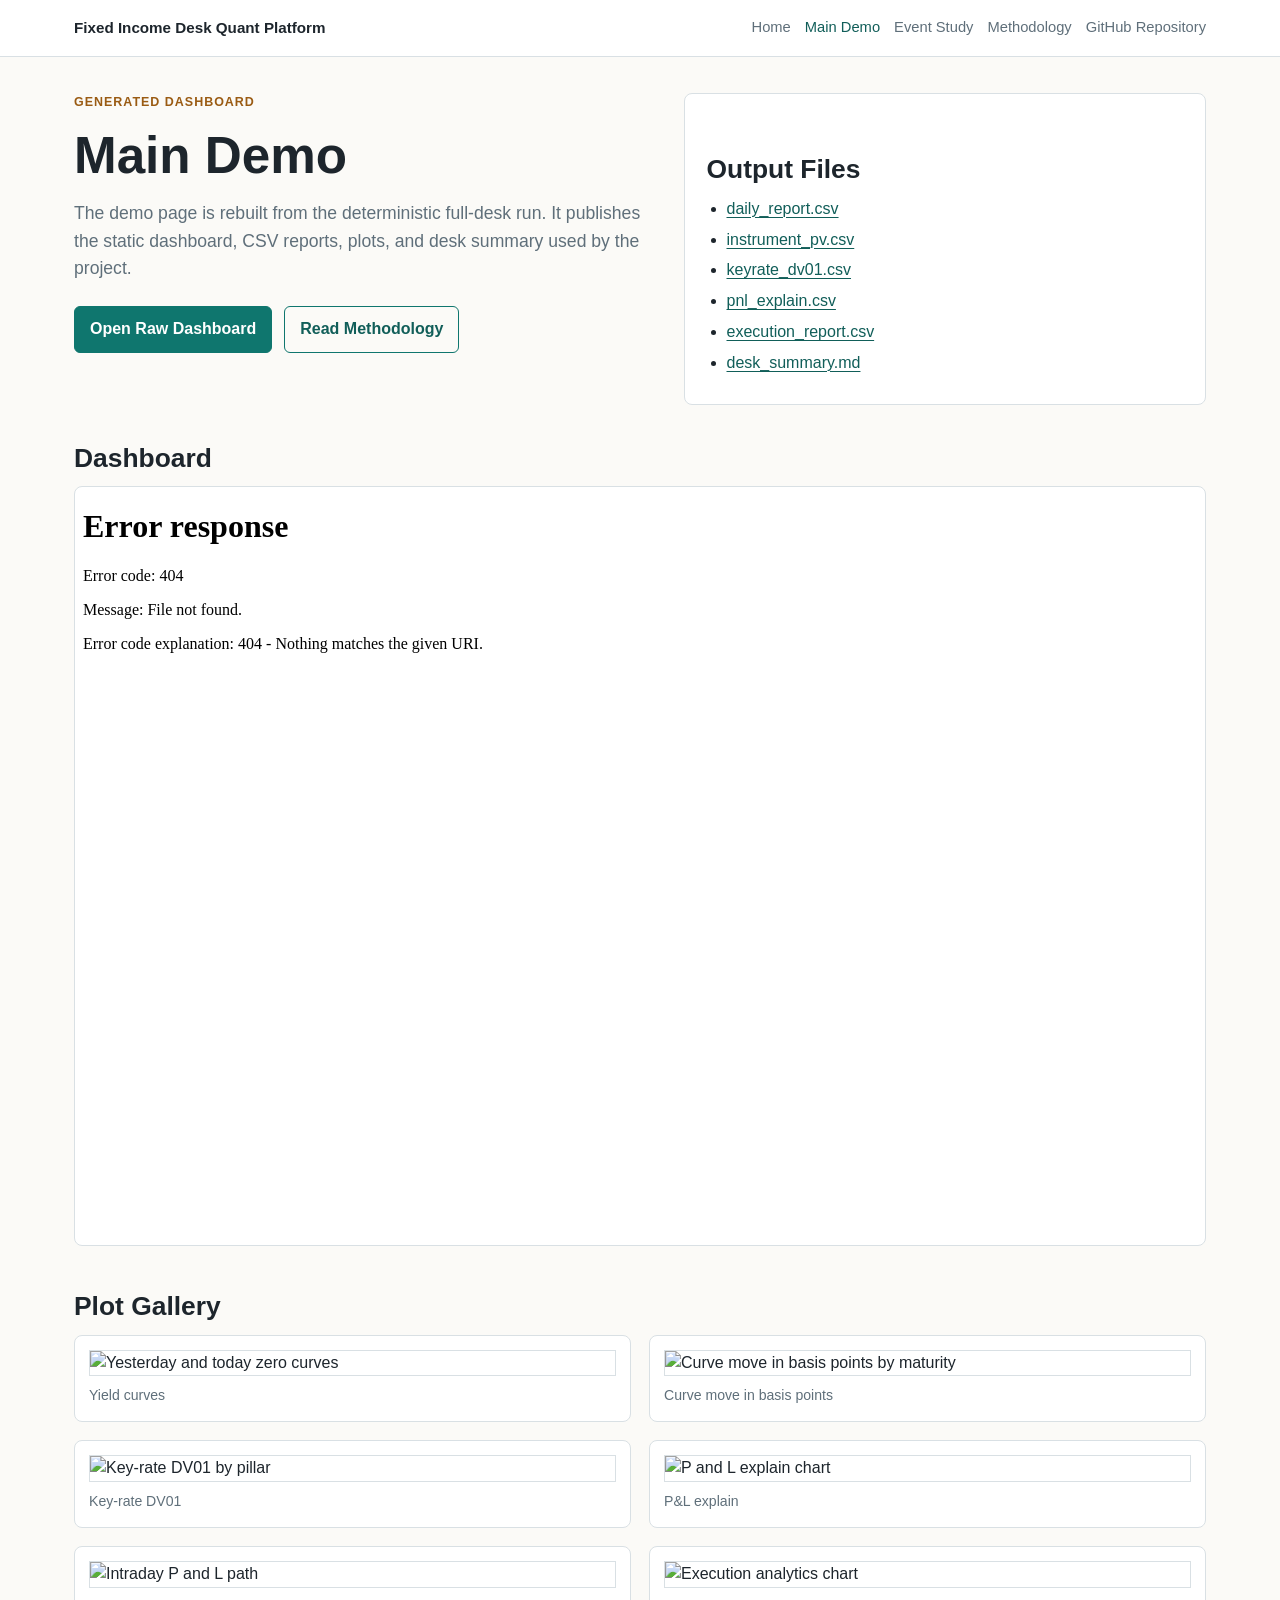
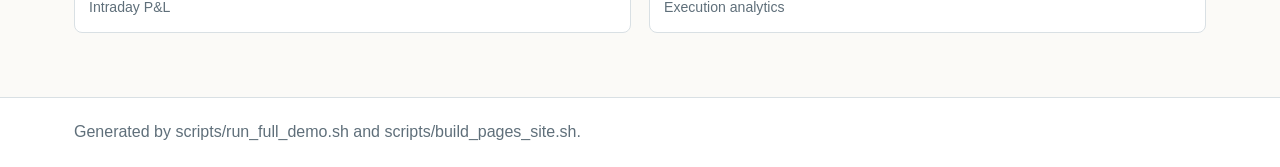
==== docs/demo/index.html @ 615861f8 "Add methodology page to GitHub Pages site" ====
<!doctype html>
<html lang="en">
<head>
  <meta charset="utf-8">
  <meta name="viewport" content="width=device-width, initial-scale=1">
  <title>Main Demo | Fixed Income Desk Quant Platform</title>
  <link rel="stylesheet" href="../assets/style.css">
</head>
<body>
  <header class="site-header">
    <nav class="nav" aria-label="Primary navigation">
      <a class="brand" href="../">Fixed Income Desk Quant Platform</a>
      <div class="nav-links">
        <a href="../">Home</a>
        <a href="./" aria-current="page">Main Demo</a>
        <a href="../event-study/">Event Study</a>
        <a href="../methodology/">Methodology</a>
        <a href="https://github.com/xiaoxu-zhao/Fixed-Income-Desk-Quant-Platform">GitHub Repository</a>
      </div>
    </nav>
  </header>

  <main>
    <section class="intro">
      <div>
        <p class="eyebrow">Generated dashboard</p>
        <h1>Main Demo</h1>
        <p class="lead">The demo page is rebuilt from the deterministic full-desk run. It publishes the static dashboard, CSV reports, plots, and desk summary used by the project.</p>
        <div class="actions">
          <a class="button" href="dashboard.html">Open Raw Dashboard</a>
          <a class="button secondary" href="../methodology/">Read Methodology</a>
        </div>
      </div>
      <div class="panel">
        <h2>Output Files</h2>
        <ul class="data-list">
          <li><a href="daily_report.csv">daily_report.csv</a></li>
          <li><a href="instrument_pv.csv">instrument_pv.csv</a></li>
          <li><a href="keyrate_dv01.csv">keyrate_dv01.csv</a></li>
          <li><a href="pnl_explain.csv">pnl_explain.csv</a></li>
          <li><a href="execution_report.csv">execution_report.csv</a></li>
          <li><a href="desk_summary.md">desk_summary.md</a></li>
        </ul>
      </div>
    </section>

    <section>
      <h2>Dashboard</h2>
      <iframe class="embed" src="dashboard.html" title="Generated fixed income desk quant dashboard"></iframe>
    </section>

    <section>
      <h2>Plot Gallery</h2>
      <div class="plot-grid">
        <figure>
          <img src="plots/yield_curves.png" alt="Yesterday and today zero curves">
          <figcaption>Yield curves</figcaption>
        </figure>
        <figure>
          <img src="plots/curve_move_bp.png" alt="Curve move in basis points by maturity">
          <figcaption>Curve move in basis points</figcaption>
        </figure>
        <figure>
          <img src="plots/keyrate_dv01.png" alt="Key-rate DV01 by pillar">
          <figcaption>Key-rate DV01</figcaption>
        </figure>
        <figure>
          <img src="plots/pnl_explain.png" alt="P and L explain chart">
          <figcaption>P&amp;L explain</figcaption>
        </figure>
        <figure>
          <img src="plots/intraday_pnl.png" alt="Intraday P and L path">
          <figcaption>Intraday P&amp;L</figcaption>
        </figure>
        <figure>
          <img src="plots/execution_report.png" alt="Execution analytics chart">
          <figcaption>Execution analytics</figcaption>
        </figure>
      </div>
    </section>
  </main>

  <footer>
    <p>Generated by scripts/run_full_demo.sh and scripts/build_pages_site.sh.</p>
  </footer>
</body>
</html>
---- docs/assets/style.css ----
:root {
  color-scheme: light;
  --bg: #fbfaf7;
  --panel: #ffffff;
  --ink: #1d252c;
  --muted: #5f6f7a;
  --line: #d9e0e4;
  --accent: #0f766e;
  --accent-dark: #115e59;
  --warm: #9a5b13;
  --soft: #eef6f4;
}

* {
  box-sizing: border-box;
}

body {
  margin: 0;
  background: var(--bg);
  color: var(--ink);
  font-family: Arial, Helvetica, sans-serif;
  line-height: 1.55;
}

a {
  color: var(--accent-dark);
  text-decoration-thickness: 1px;
  text-underline-offset: 3px;
}

.site-header {
  border-bottom: 1px solid var(--line);
  background: var(--panel);
}

.nav {
  display: flex;
  align-items: center;
  justify-content: space-between;
  gap: 24px;
  max-width: 1180px;
  margin: 0 auto;
  padding: 16px 24px;
}

.brand {
  color: var(--ink);
  font-size: 0.95rem;
  font-weight: 700;
  letter-spacing: 0;
  text-decoration: none;
}

.nav-links {
  display: flex;
  flex-wrap: wrap;
  gap: 14px;
  align-items: center;
  justify-content: flex-end;
}

.nav-links a {
  color: var(--muted);
  font-size: 0.92rem;
  text-decoration: none;
}

.nav-links a:hover,
.nav-links a[aria-current="page"] {
  color: var(--accent-dark);
}

main {
  max-width: 1180px;
  margin: 0 auto;
  padding: 36px 24px 64px;
}

.intro {
  display: grid;
  grid-template-columns: minmax(0, 1.05fr) minmax(280px, 0.95fr);
  gap: 32px;
  align-items: start;
  margin-bottom: 36px;
}

.eyebrow {
  color: var(--warm);
  font-size: 0.78rem;
  font-weight: 700;
  letter-spacing: 0.08em;
  text-transform: uppercase;
}

h1,
h2,
h3 {
  line-height: 1.18;
}

h1 {
  margin: 10px 0 14px;
  font-size: clamp(2rem, 4vw, 4rem);
}

h2 {
  margin: 38px 0 12px;
  font-size: 1.65rem;
}

h3 {
  margin: 22px 0 8px;
  font-size: 1.08rem;
}

p {
  margin: 0 0 14px;
}

.lead {
  color: var(--muted);
  font-size: 1.1rem;
  max-width: 760px;
}

.actions {
  display: flex;
  flex-wrap: wrap;
  gap: 12px;
  margin-top: 24px;
}

.button {
  display: inline-flex;
  align-items: center;
  justify-content: center;
  min-height: 42px;
  padding: 10px 15px;
  border: 1px solid var(--accent);
  border-radius: 6px;
  background: var(--accent);
  color: #ffffff;
  font-weight: 700;
  text-decoration: none;
}

.button.secondary {
  background: transparent;
  color: var(--accent-dark);
}

.panel,
.metric,
.method-section {
  border: 1px solid var(--line);
  border-radius: 8px;
  background: var(--panel);
}

.panel {
  padding: 22px;
}

.grid {
  display: grid;
  grid-template-columns: repeat(3, minmax(0, 1fr));
  gap: 16px;
}

.metric {
  padding: 18px;
}

.metric strong {
  display: block;
  margin-bottom: 8px;
  font-size: 1rem;
}

.metric span {
  color: var(--muted);
  font-size: 0.92rem;
}

.plot-grid {
  display: grid;
  grid-template-columns: repeat(2, minmax(0, 1fr));
  gap: 18px;
}

figure {
  margin: 0;
  padding: 14px;
  border: 1px solid var(--line);
  border-radius: 8px;
  background: var(--panel);
}

figure img {
  display: block;
  width: 100%;
  border: 1px solid var(--line);
  background: #ffffff;
}

figcaption {
  margin-top: 9px;
  color: var(--muted);
  font-size: 0.88rem;
}

.method-list {
  display: grid;
  gap: 16px;
}

.method-section {
  padding: 20px;
}

.formula {
  overflow-x: auto;
  margin: 12px 0;
  padding: 12px 14px;
  border-left: 4px solid var(--accent);
  background: var(--soft);
  color: #173b36;
  font-family: Consolas, "Liberation Mono", Menlo, monospace;
  font-size: 0.95rem;
  white-space: pre;
}

.data-list {
  margin: 12px 0 0;
  padding-left: 20px;
}

.data-list li {
  margin: 6px 0;
}

.table-wrap {
  overflow-x: auto;
}

table {
  width: 100%;
  border-collapse: collapse;
  background: var(--panel);
}

th,
td {
  padding: 9px 11px;
  border: 1px solid var(--line);
  text-align: left;
  vertical-align: top;
}

th {
  background: #f1f5f5;
}

.embed {
  width: 100%;
  height: 760px;
  border: 1px solid var(--line);
  border-radius: 8px;
  background: #ffffff;
}

.note {
  color: var(--muted);
  font-size: 0.94rem;
}

footer {
  border-top: 1px solid var(--line);
  color: var(--muted);
  background: var(--panel);
}

footer p {
  max-width: 1180px;
  margin: 0 auto;
  padding: 22px 24px;
}

@media (max-width: 780px) {
  .nav {
    align-items: flex-start;
    flex-direction: column;
  }

  .nav-links {
    justify-content: flex-start;
  }

  main {
    padding: 28px 18px 48px;
  }

  .intro,
  .grid,
  .plot-grid {
    grid-template-columns: 1fr;
  }

  .embed {
    height: 620px;
  }
}
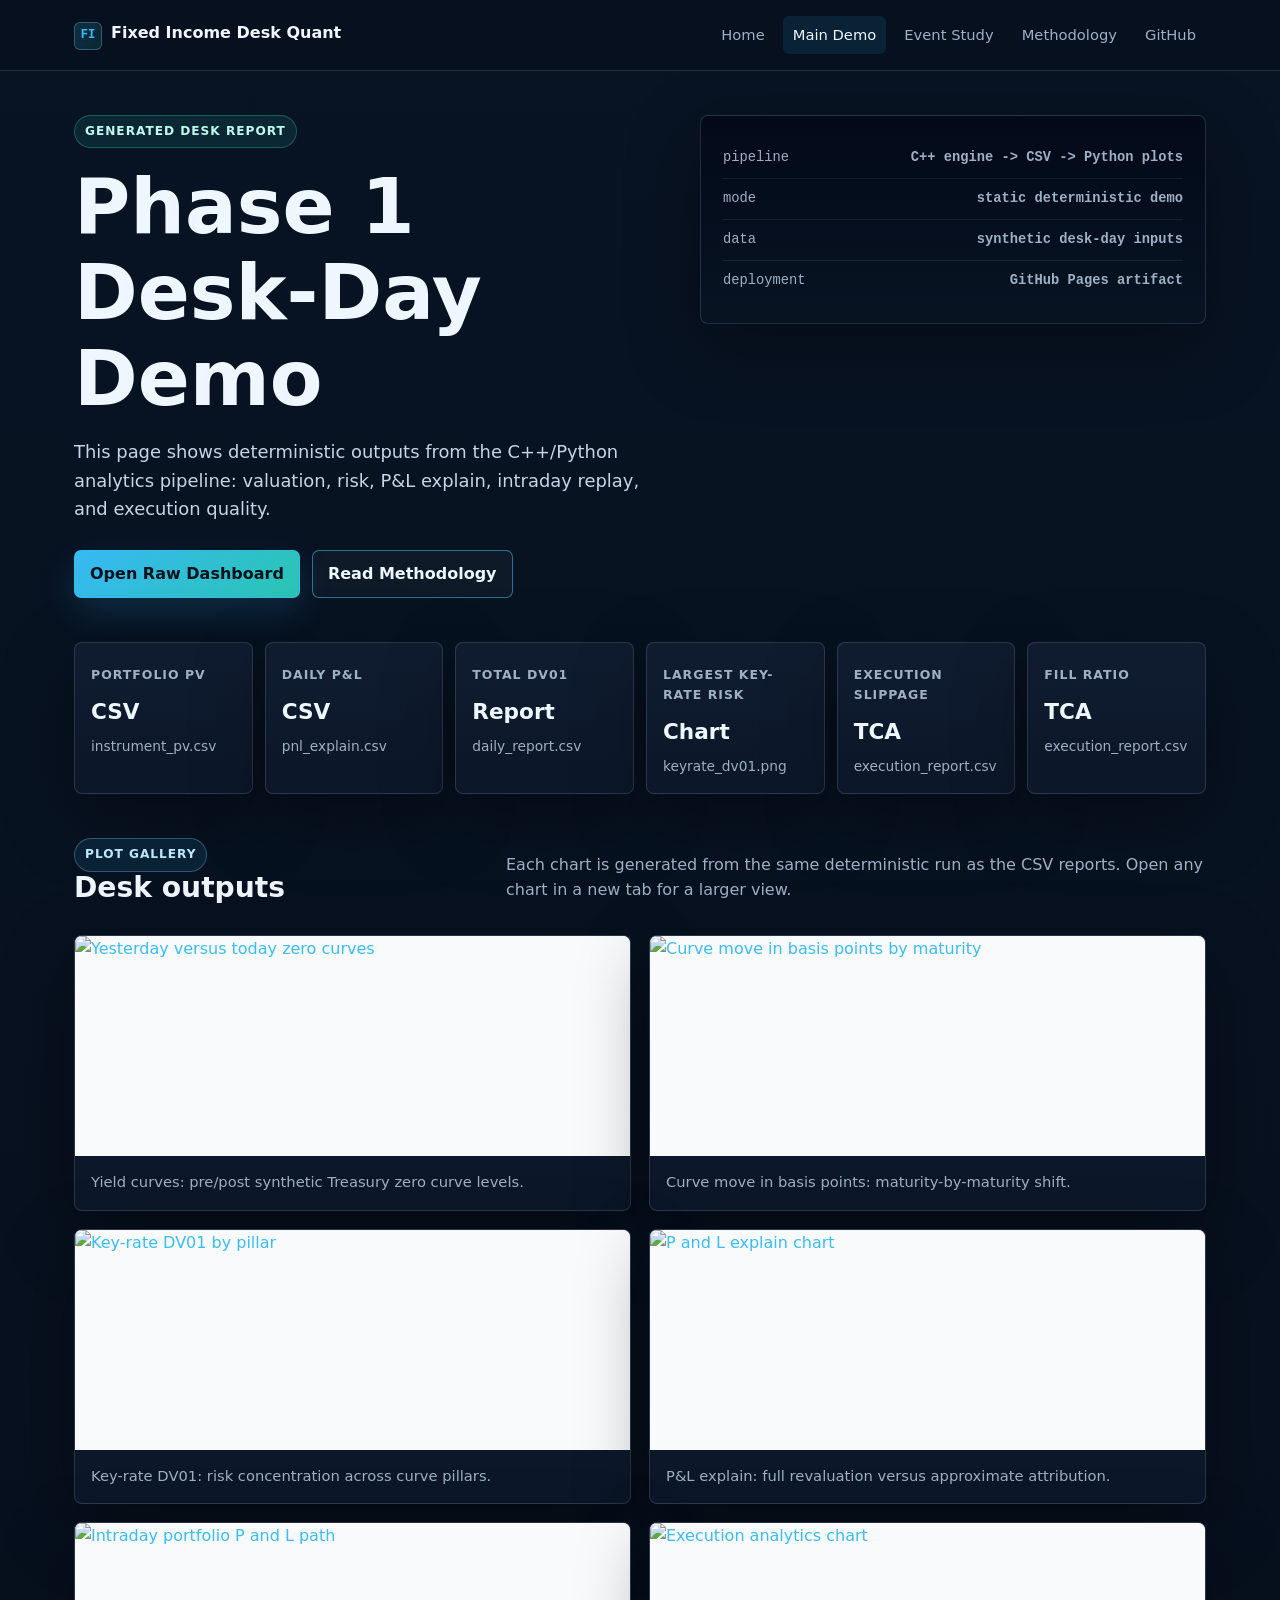
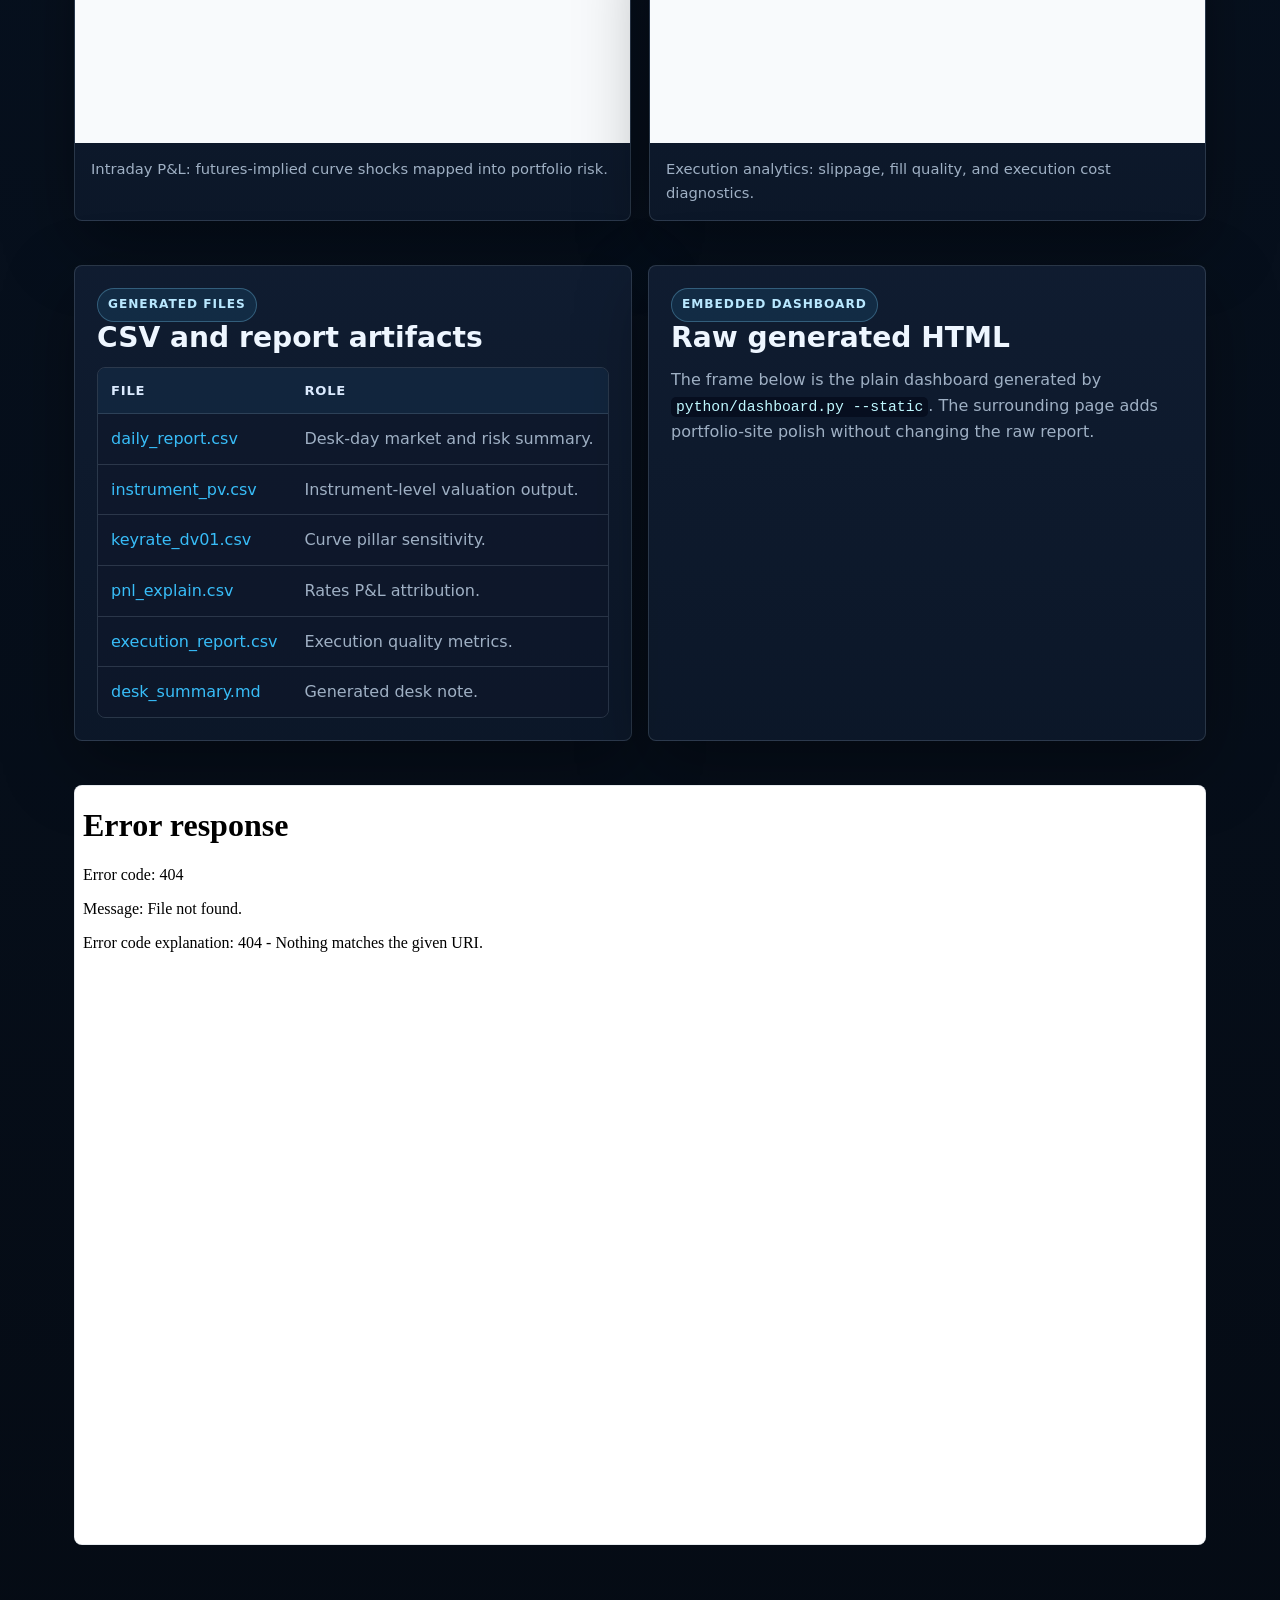
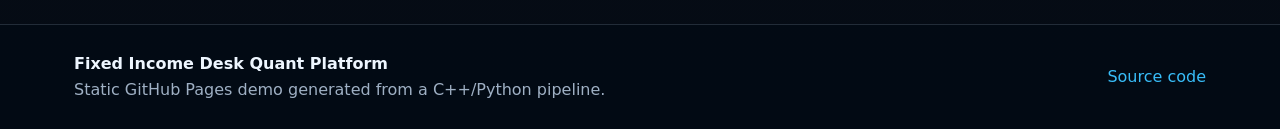
==== commit 8132631d: "Polish GitHub Pages site design" ====
--- a/docs/demo/index.html
+++ b/docs/demo/index.html
@@ -3,85 +3,106 @@
 <head>
   <meta charset="utf-8">
   <meta name="viewport" content="width=device-width, initial-scale=1">
-  <title>Main Demo | Fixed Income Desk Quant Platform</title>
+  <title>Phase 1 Desk-Day Demo | Fixed Income Desk Quant Platform</title>
   <link rel="stylesheet" href="../assets/style.css">
 </head>
 <body>
   <header class="site-header">
     <nav class="nav" aria-label="Primary navigation">
-      <a class="brand" href="../">Fixed Income Desk Quant Platform</a>
+      <a class="brand" href="../"><span class="brand-mark">FI</span>Fixed Income Desk Quant</a>
       <div class="nav-links">
         <a href="../">Home</a>
         <a href="./" aria-current="page">Main Demo</a>
         <a href="../event-study/">Event Study</a>
         <a href="../methodology/">Methodology</a>
-        <a href="https://github.com/xiaoxu-zhao/Fixed-Income-Desk-Quant-Platform">GitHub Repository</a>
+        <a href="https://github.com/xiaoxu-zhao/Fixed-Income-Desk-Quant-Platform">GitHub</a>
       </div>
     </nav>
   </header>
 
   <main>
-    <section class="intro">
+    <section class="hero compact">
       <div>
-        <p class="eyebrow">Generated dashboard</p>
-        <h1>Main Demo</h1>
-        <p class="lead">The demo page is rebuilt from the deterministic full-desk run. It publishes the static dashboard, CSV reports, plots, and desk summary used by the project.</p>
+        <span class="badge success">Generated desk report</span>
+        <h1>Phase 1 Desk-Day Demo</h1>
+        <p class="lead">This page shows deterministic outputs from the C++/Python analytics pipeline: valuation, risk, P&amp;L explain, intraday replay, and execution quality.</p>
         <div class="actions">
           <a class="button" href="dashboard.html">Open Raw Dashboard</a>
           <a class="button secondary" href="../methodology/">Read Methodology</a>
         </div>
       </div>
-      <div class="panel">
-        <h2>Output Files</h2>
-        <ul class="data-list">
-          <li><a href="daily_report.csv">daily_report.csv</a></li>
-          <li><a href="instrument_pv.csv">instrument_pv.csv</a></li>
-          <li><a href="keyrate_dv01.csv">keyrate_dv01.csv</a></li>
-          <li><a href="pnl_explain.csv">pnl_explain.csv</a></li>
-          <li><a href="execution_report.csv">execution_report.csv</a></li>
-          <li><a href="desk_summary.md">desk_summary.md</a></li>
-        </ul>
+      <div class="terminal-card" aria-label="Generated output files">
+        <div class="terminal-row"><span>pipeline</span><strong>C++ engine -> CSV -> Python plots</strong></div>
+        <div class="terminal-row"><span>mode</span><strong>static deterministic demo</strong></div>
+        <div class="terminal-row"><span>data</span><strong>synthetic desk-day inputs</strong></div>
+        <div class="terminal-row"><span>deployment</span><strong>GitHub Pages artifact</strong></div>
       </div>
     </section>
 
-    <section>
-      <h2>Dashboard</h2>
-      <iframe class="embed" src="dashboard.html" title="Generated fixed income desk quant dashboard"></iframe>
+    <section class="section">
+      <div class="metric-grid">
+        <div class="metric"><span class="label">Portfolio PV</span><strong>CSV</strong><span>instrument_pv.csv</span></div>
+        <div class="metric"><span class="label">Daily P&amp;L</span><strong>CSV</strong><span>pnl_explain.csv</span></div>
+        <div class="metric"><span class="label">Total DV01</span><strong>Report</strong><span>daily_report.csv</span></div>
+        <div class="metric"><span class="label">Largest key-rate risk</span><strong>Chart</strong><span>keyrate_dv01.png</span></div>
+        <div class="metric"><span class="label">Execution slippage</span><strong>TCA</strong><span>execution_report.csv</span></div>
+        <div class="metric"><span class="label">Fill ratio</span><strong>TCA</strong><span>execution_report.csv</span></div>
+      </div>
     </section>
 
-    <section>
-      <h2>Plot Gallery</h2>
+    <section class="section">
+      <div class="section-head">
+        <div>
+          <span class="eyebrow">Plot gallery</span>
+          <h2>Desk outputs</h2>
+        </div>
+        <p>Each chart is generated from the same deterministic run as the CSV reports. Open any chart in a new tab for a larger view.</p>
+      </div>
       <div class="plot-grid">
-        <figure>
-          <img src="plots/yield_curves.png" alt="Yesterday and today zero curves">
-          <figcaption>Yield curves</figcaption>
-        </figure>
-        <figure>
-          <img src="plots/curve_move_bp.png" alt="Curve move in basis points by maturity">
-          <figcaption>Curve move in basis points</figcaption>
-        </figure>
-        <figure>
-          <img src="plots/keyrate_dv01.png" alt="Key-rate DV01 by pillar">
-          <figcaption>Key-rate DV01</figcaption>
-        </figure>
-        <figure>
-          <img src="plots/pnl_explain.png" alt="P and L explain chart">
-          <figcaption>P&amp;L explain</figcaption>
-        </figure>
-        <figure>
-          <img src="plots/intraday_pnl.png" alt="Intraday P and L path">
-          <figcaption>Intraday P&amp;L</figcaption>
-        </figure>
-        <figure>
-          <img src="plots/execution_report.png" alt="Execution analytics chart">
-          <figcaption>Execution analytics</figcaption>
-        </figure>
+        <figure class="chart-card"><a href="plots/yield_curves.png" target="_blank" rel="noopener"><img src="plots/yield_curves.png" alt="Yesterday versus today zero curves"></a><figcaption>Yield curves: pre/post synthetic Treasury zero curve levels.</figcaption></figure>
+        <figure class="chart-card"><a href="plots/curve_move_bp.png" target="_blank" rel="noopener"><img src="plots/curve_move_bp.png" alt="Curve move in basis points by maturity"></a><figcaption>Curve move in basis points: maturity-by-maturity shift.</figcaption></figure>
+        <figure class="chart-card"><a href="plots/keyrate_dv01.png" target="_blank" rel="noopener"><img src="plots/keyrate_dv01.png" alt="Key-rate DV01 by pillar"></a><figcaption>Key-rate DV01: risk concentration across curve pillars.</figcaption></figure>
+        <figure class="chart-card"><a href="plots/pnl_explain.png" target="_blank" rel="noopener"><img src="plots/pnl_explain.png" alt="P and L explain chart"></a><figcaption>P&amp;L explain: full revaluation versus approximate attribution.</figcaption></figure>
+        <figure class="chart-card"><a href="plots/intraday_pnl.png" target="_blank" rel="noopener"><img src="plots/intraday_pnl.png" alt="Intraday portfolio P and L path"></a><figcaption>Intraday P&amp;L: futures-implied curve shocks mapped into portfolio risk.</figcaption></figure>
+        <figure class="chart-card"><a href="plots/execution_report.png" target="_blank" rel="noopener"><img src="plots/execution_report.png" alt="Execution analytics chart"></a><figcaption>Execution analytics: slippage, fill quality, and execution cost diagnostics.</figcaption></figure>
       </div>
+    </section>
+
+    <section class="section grid two">
+      <div class="card">
+        <span class="eyebrow">Generated files</span>
+        <h2>CSV and report artifacts</h2>
+        <div class="table-wrap">
+          <table>
+            <thead><tr><th>File</th><th>Role</th></tr></thead>
+            <tbody>
+              <tr><td><a href="daily_report.csv">daily_report.csv</a></td><td>Desk-day market and risk summary.</td></tr>
+              <tr><td><a href="instrument_pv.csv">instrument_pv.csv</a></td><td>Instrument-level valuation output.</td></tr>
+              <tr><td><a href="keyrate_dv01.csv">keyrate_dv01.csv</a></td><td>Curve pillar sensitivity.</td></tr>
+              <tr><td><a href="pnl_explain.csv">pnl_explain.csv</a></td><td>Rates P&amp;L attribution.</td></tr>
+              <tr><td><a href="execution_report.csv">execution_report.csv</a></td><td>Execution quality metrics.</td></tr>
+              <tr><td><a href="desk_summary.md">desk_summary.md</a></td><td>Generated desk note.</td></tr>
+            </tbody>
+          </table>
+        </div>
+      </div>
+      <div class="card">
+        <span class="eyebrow">Embedded dashboard</span>
+        <h2>Raw generated HTML</h2>
+        <p>The frame below is the plain dashboard generated by <code>python/dashboard.py --static</code>. The surrounding page adds portfolio-site polish without changing the raw report.</p>
+      </div>
+    </section>
+
+    <section class="section">
+      <iframe class="embed" src="dashboard.html" title="Generated fixed income desk quant dashboard"></iframe>
     </section>
   </main>
 
-  <footer>
-    <p>Generated by scripts/run_full_demo.sh and scripts/build_pages_site.sh.</p>
+  <footer class="site-footer">
+    <div class="footer-inner">
+      <div><strong>Fixed Income Desk Quant Platform</strong><br>Static GitHub Pages demo generated from a C++/Python pipeline.</div>
+      <a href="https://github.com/xiaoxu-zhao/Fixed-Income-Desk-Quant-Platform">Source code</a>
+    </div>
   </footer>
 </body>
 </html>
--- a/docs/assets/style.css
+++ b/docs/assets/style.css
@@ -1,37 +1,67 @@
 :root {
-  color-scheme: light;
-  --bg: #fbfaf7;
-  --panel: #ffffff;
-  --ink: #1d252c;
-  --muted: #5f6f7a;
-  --line: #d9e0e4;
-  --accent: #0f766e;
-  --accent-dark: #115e59;
-  --warm: #9a5b13;
-  --soft: #eef6f4;
+  color-scheme: dark;
+  --bg: #07111f;
+  --bg-2: #0b1728;
+  --panel: #101d31;
+  --panel-2: #13243a;
+  --ink: #eef6ff;
+  --muted: #9fb0c4;
+  --soft: #c7d4e5;
+  --line: rgba(148, 163, 184, 0.22);
+  --line-strong: rgba(125, 211, 252, 0.30);
+  --accent: #38bdf8;
+  --accent-2: #2dd4bf;
+  --warn: #fbbf24;
+  --danger: #fb7185;
+  --shadow: 0 24px 70px rgba(0, 0, 0, 0.34);
+  --radius: 8px;
 }
 
 * {
   box-sizing: border-box;
 }
 
+html {
+  scroll-behavior: smooth;
+}
+
 body {
   margin: 0;
-  background: var(--bg);
-  color: var(--ink);
-  font-family: Arial, Helvetica, sans-serif;
-  line-height: 1.55;
+  background: linear-gradient(180deg, #081323 0%, #07111f 42%, #050b14 100%);
+  color: var(--ink);
+  font-family: Inter, ui-sans-serif, system-ui, -apple-system, BlinkMacSystemFont, "Segoe UI", Arial, sans-serif;
+  line-height: 1.6;
 }
 
 a {
-  color: var(--accent-dark);
-  text-decoration-thickness: 1px;
-  text-underline-offset: 3px;
+  color: var(--accent);
+  text-decoration: none;
+}
+
+a:hover {
+  color: #7dd3fc;
+}
+
+code {
+  padding: 2px 5px;
+  border-radius: 5px;
+  background: rgba(2, 8, 23, 0.62);
+  color: #bff8ff;
+  font-family: Consolas, "Liberation Mono", Menlo, monospace;
+  font-size: 0.92em;
+}
+
+img {
+  max-width: 100%;
 }
 
 .site-header {
+  position: sticky;
+  top: 0;
+  z-index: 10;
   border-bottom: 1px solid var(--line);
-  background: var(--panel);
+  background: rgba(7, 17, 31, 0.88);
+  backdrop-filter: blur(18px);
 }
 
 .nav {
@@ -46,72 +76,117 @@
 
 .brand {
   color: var(--ink);
-  font-size: 0.95rem;
-  font-weight: 700;
+  font-weight: 800;
   letter-spacing: 0;
-  text-decoration: none;
+}
+
+.brand-mark {
+  display: inline-grid;
+  place-items: center;
+  width: 28px;
+  height: 28px;
+  margin-right: 9px;
+  border: 1px solid var(--line-strong);
+  border-radius: 6px;
+  background: linear-gradient(135deg, rgba(56, 189, 248, 0.18), rgba(45, 212, 191, 0.12));
+  color: var(--accent);
+  font-family: Consolas, "Liberation Mono", Menlo, monospace;
+  font-size: 0.76rem;
 }
 
 .nav-links {
   display: flex;
   flex-wrap: wrap;
-  gap: 14px;
-  align-items: center;
+  gap: 8px;
   justify-content: flex-end;
 }
 
 .nav-links a {
+  min-height: 34px;
+  padding: 7px 10px;
+  border-radius: 6px;
   color: var(--muted);
   font-size: 0.92rem;
-  text-decoration: none;
 }
 
 .nav-links a:hover,
 .nav-links a[aria-current="page"] {
-  color: var(--accent-dark);
+  background: rgba(56, 189, 248, 0.10);
+  color: var(--ink);
 }
 
 main {
   max-width: 1180px;
   margin: 0 auto;
-  padding: 36px 24px 64px;
-}
-
+  padding: 44px 24px 72px;
+}
+
+.hero,
 .intro {
   display: grid;
-  grid-template-columns: minmax(0, 1.05fr) minmax(280px, 0.95fr);
+  grid-template-columns: minmax(0, 1.08fr) minmax(320px, 0.92fr);
   gap: 32px;
+  align-items: center;
+  margin-bottom: 42px;
+}
+
+.hero.compact,
+.intro.compact {
   align-items: start;
-  margin-bottom: 36px;
-}
-
-.eyebrow {
-  color: var(--warm);
-  font-size: 0.78rem;
-  font-weight: 700;
+}
+
+.eyebrow,
+.badge {
+  display: inline-flex;
+  align-items: center;
+  gap: 8px;
+  width: fit-content;
+  border: 1px solid var(--line-strong);
+  border-radius: 999px;
+  background: rgba(56, 189, 248, 0.10);
+  color: #b9e8ff;
+  font-size: 0.76rem;
+  font-weight: 800;
   letter-spacing: 0.08em;
   text-transform: uppercase;
+  padding: 6px 10px;
+}
+
+.badge.success {
+  border-color: rgba(45, 212, 191, 0.32);
+  background: rgba(45, 212, 191, 0.10);
+  color: #bff8ee;
+}
+
+.badge.warning {
+  border-color: rgba(251, 191, 36, 0.34);
+  background: rgba(251, 191, 36, 0.10);
+  color: #fde68a;
 }
 
 h1,
 h2,
 h3 {
-  line-height: 1.18;
+  color: var(--ink);
+  line-height: 1.12;
+  margin-top: 0;
 }
 
 h1 {
-  margin: 10px 0 14px;
-  font-size: clamp(2rem, 4vw, 4rem);
+  margin: 16px 0 16px;
+  max-width: 820px;
+  font-size: clamp(2.45rem, 6vw, 5.35rem);
+  letter-spacing: 0;
 }
 
 h2 {
-  margin: 38px 0 12px;
-  font-size: 1.65rem;
+  margin: 0 0 14px;
+  font-size: clamp(1.45rem, 2.2vw, 2.05rem);
 }
 
 h3 {
-  margin: 22px 0 8px;
-  font-size: 1.08rem;
+  margin: 0 0 8px;
+  font-size: 1.02rem;
 }
 
 p {
@@ -119,47 +194,87 @@
 }
 
 .lead {
-  color: var(--muted);
-  font-size: 1.1rem;
   max-width: 760px;
+  color: var(--soft);
+  font-size: 1.12rem;
+}
+
+.section {
+  margin-top: 44px;
+}
+
+.section-head {
+  display: flex;
+  align-items: flex-end;
+  justify-content: space-between;
+  gap: 20px;
+  margin-bottom: 18px;
+}
+
+.section-head p {
+  max-width: 700px;
+  color: var(--muted);
 }
 
 .actions {
   display: flex;
   flex-wrap: wrap;
   gap: 12px;
-  margin-top: 24px;
+  margin-top: 26px;
 }
 
 .button {
   display: inline-flex;
   align-items: center;
   justify-content: center;
-  min-height: 42px;
+  min-height: 43px;
   padding: 10px 15px;
-  border: 1px solid var(--accent);
-  border-radius: 6px;
-  background: var(--accent);
-  color: #ffffff;
-  font-weight: 700;
-  text-decoration: none;
+  border: 1px solid rgba(56, 189, 248, 0.55);
+  border-radius: 7px;
+  background: linear-gradient(135deg, rgba(56, 189, 248, 0.98), rgba(45, 212, 191, 0.92));
+  color: #03111d;
+  font-weight: 800;
+  box-shadow: 0 14px 34px rgba(56, 189, 248, 0.16);
+}
+
+.button:hover {
+  color: #03111d;
+  transform: translateY(-1px);
 }
 
 .button.secondary {
-  background: transparent;
-  color: var(--accent-dark);
-}
-
+  background: rgba(255, 255, 255, 0.03);
+  color: var(--ink);
+  box-shadow: none;
+}
+
+.card,
 .panel,
 .metric,
-.method-section {
+.method-section,
+.chart-card,
+.formula-card,
+.terminal-card {
   border: 1px solid var(--line);
-  border-radius: 8px;
-  background: var(--panel);
-}
-
-.panel {
+  border-radius: var(--radius);
+  background: linear-gradient(180deg, rgba(16, 29, 49, 0.96), rgba(12, 24, 41, 0.96));
+  box-shadow: var(--shadow);
+  transition: border-color 160ms ease, transform 160ms ease, box-shadow 160ms ease;
+}
+
+.card,
+.panel,
+.method-section,
+.formula-card,
+.terminal-card {
   padding: 22px;
+}
+
+.card:hover,
+.metric:hover,
+.chart-card:hover {
+  border-color: var(--line-strong);
+  transform: translateY(-2px);
 }
 
 .grid {
@@ -168,19 +283,79 @@
   gap: 16px;
 }
 
+.grid.two {
+  grid-template-columns: repeat(2, minmax(0, 1fr));
+}
+
+.metric-grid {
+  display: grid;
+  grid-template-columns: repeat(6, minmax(0, 1fr));
+  gap: 12px;
+}
+
 .metric {
-  padding: 18px;
+  min-height: 118px;
+  padding: 16px;
+}
+
+.metric .label {
+  color: var(--muted);
+  font-size: 0.78rem;
+  font-weight: 800;
+  letter-spacing: 0.08em;
+  text-transform: uppercase;
 }
 
 .metric strong {
   display: block;
-  margin-bottom: 8px;
-  font-size: 1rem;
+  margin-top: 10px;
+  color: var(--ink);
+  font-size: 1.35rem;
 }
 
 .metric span {
-  color: var(--muted);
-  font-size: 0.92rem;
+  display: block;
+  margin-top: 6px;
+  color: var(--muted);
+  font-size: 0.86rem;
+}
+
+.feature-card strong,
+.card strong {
+  color: var(--ink);
+}
+
+.feature-card p,
+.card p,
+.panel p,
+.method-section p {
+  color: var(--muted);
+}
+
+.architecture {
+  display: grid;
+  grid-template-columns: repeat(5, minmax(0, 1fr));
+  gap: 10px;
+}
+
+.flow-step {
+  position: relative;
+  padding: 18px 14px;
+  border: 1px solid var(--line);
+  border-radius: var(--radius);
+  background: rgba(255, 255, 255, 0.035);
+  color: var(--soft);
+  text-align: center;
+}
+
+.flow-step:not(:last-child)::after {
+  content: ">";
+  position: absolute;
+  right: -10px;
+  top: 50%;
+  transform: translateY(-50%);
+  color: var(--accent);
+  font-family: Consolas, "Liberation Mono", Menlo, monospace;
 }
 
 .plot-grid {
@@ -189,106 +364,212 @@
   gap: 18px;
 }
 
+.method-list {
+  display: grid;
+  grid-template-columns: repeat(2, minmax(0, 1fr));
+  gap: 16px;
+}
+
+.plot-grid.single {
+  grid-template-columns: 1fr;
+}
+
+.chart-card {
+  overflow: hidden;
+  padding: 0;
+}
+
+.chart-card a {
+  display: block;
+  background: #f8fafc;
+}
+
+.chart-card img {
+  display: block;
+  width: 100%;
+  min-height: 220px;
+  object-fit: contain;
+  background: #f8fafc;
+}
+
+.chart-card figcaption {
+  padding: 14px 16px 16px;
+  color: var(--muted);
+  font-size: 0.92rem;
+}
+
 figure {
   margin: 0;
-  padding: 14px;
-  border: 1px solid var(--line);
-  border-radius: 8px;
-  background: var(--panel);
-}
-
-figure img {
-  display: block;
-  width: 100%;
-  border: 1px solid var(--line);
-  background: #ffffff;
-}
-
-figcaption {
-  margin-top: 9px;
-  color: var(--muted);
-  font-size: 0.88rem;
-}
-
-.method-list {
-  display: grid;
-  gap: 16px;
-}
-
-.method-section {
-  padding: 20px;
+}
+
+.formula,
+.formula-card code,
+pre {
+  font-family: Consolas, "Liberation Mono", Menlo, monospace;
 }
 
 .formula {
   overflow-x: auto;
   margin: 12px 0;
-  padding: 12px 14px;
-  border-left: 4px solid var(--accent);
-  background: var(--soft);
-  color: #173b36;
+  padding: 13px 14px;
+  border: 1px solid rgba(56, 189, 248, 0.24);
+  border-radius: 7px;
+  background: rgba(2, 8, 23, 0.78);
+  color: #bff8ff;
+  font-size: 0.94rem;
+  white-space: pre;
+}
+
+.formula-card code {
+  display: block;
+  overflow-x: auto;
+  padding: 14px;
+  border-radius: 7px;
+  background: rgba(2, 8, 23, 0.82);
+  color: #bff8ff;
+  white-space: pre;
+}
+
+.terminal-card {
+  background: linear-gradient(180deg, rgba(2, 8, 23, 0.86), rgba(8, 20, 35, 0.95));
+}
+
+.terminal-row {
+  display: flex;
+  justify-content: space-between;
+  gap: 16px;
+  padding: 9px 0;
+  border-bottom: 1px solid rgba(148, 163, 184, 0.12);
+  color: var(--muted);
   font-family: Consolas, "Liberation Mono", Menlo, monospace;
-  font-size: 0.95rem;
-  white-space: pre;
+  font-size: 0.86rem;
+}
+
+.terminal-row:last-child {
+  border-bottom: 0;
+}
+
+.table-wrap {
+  overflow-x: auto;
+  border: 1px solid var(--line);
+  border-radius: var(--radius);
+}
+
+table {
+  width: 100%;
+  border-collapse: collapse;
+  background: rgba(15, 23, 42, 0.55);
+}
+
+th,
+td {
+  padding: 12px 13px;
+  border-bottom: 1px solid var(--line);
+  text-align: left;
+  vertical-align: top;
+}
+
+th {
+  color: #dbeafe;
+  background: rgba(56, 189, 248, 0.08);
+  font-size: 0.82rem;
+  letter-spacing: 0.06em;
+  text-transform: uppercase;
+}
+
+td {
+  color: var(--muted);
+}
+
+tr:last-child td {
+  border-bottom: 0;
 }
 
 .data-list {
   margin: 12px 0 0;
   padding-left: 20px;
+  color: var(--muted);
 }
 
 .data-list li {
-  margin: 6px 0;
-}
-
-.table-wrap {
-  overflow-x: auto;
-}
-
-table {
-  width: 100%;
-  border-collapse: collapse;
-  background: var(--panel);
-}
-
-th,
-td {
-  padding: 9px 11px;
-  border: 1px solid var(--line);
-  text-align: left;
-  vertical-align: top;
-}
-
-th {
-  background: #f1f5f5;
+  margin: 7px 0;
+}
+
+.note,
+.disclaimer {
+  color: var(--muted);
+  font-size: 0.94rem;
+}
+
+.disclaimer {
+  border-left: 3px solid var(--warn);
+  padding-left: 14px;
 }
 
 .embed {
   width: 100%;
   height: 760px;
   border: 1px solid var(--line);
-  border-radius: 8px;
+  border-radius: var(--radius);
   background: #ffffff;
 }
 
-.note {
-  color: var(--muted);
-  font-size: 0.94rem;
-}
-
-footer {
+details {
+  border: 1px solid var(--line);
+  border-radius: var(--radius);
+  background: rgba(255, 255, 255, 0.03);
+  padding: 16px;
+}
+
+summary {
+  cursor: pointer;
+  color: var(--ink);
+  font-weight: 800;
+}
+
+.site-footer {
   border-top: 1px solid var(--line);
-  color: var(--muted);
-  background: var(--panel);
-}
-
-footer p {
+  background: rgba(3, 10, 20, 0.9);
+}
+
+.footer-inner {
+  display: flex;
+  align-items: center;
+  justify-content: space-between;
+  gap: 20px;
   max-width: 1180px;
   margin: 0 auto;
-  padding: 22px 24px;
-}
-
-@media (max-width: 780px) {
-  .nav {
+  padding: 26px 24px;
+  color: var(--muted);
+}
+
+.footer-inner strong {
+  color: var(--ink);
+}
+
+@media (max-width: 980px) {
+  .hero,
+  .intro,
+  .grid,
+  .grid.two,
+  .plot-grid,
+  .method-list,
+  .architecture {
+    grid-template-columns: 1fr;
+  }
+
+  .metric-grid {
+    grid-template-columns: repeat(2, minmax(0, 1fr));
+  }
+
+  .flow-step:not(:last-child)::after {
+    display: none;
+  }
+}
+
+@media (max-width: 720px) {
+  .nav,
+  .footer-inner {
     align-items: flex-start;
     flex-direction: column;
   }
@@ -298,13 +579,20 @@
   }
 
   main {
-    padding: 28px 18px 48px;
-  }
-
-  .intro,
-  .grid,
-  .plot-grid {
+    padding: 30px 16px 56px;
+  }
+
+  h1 {
+    font-size: clamp(2.05rem, 14vw, 3.2rem);
+  }
+
+  .metric-grid {
     grid-template-columns: 1fr;
+  }
+
+  .section-head {
+    align-items: flex-start;
+    flex-direction: column;
   }
 
   .embed {
